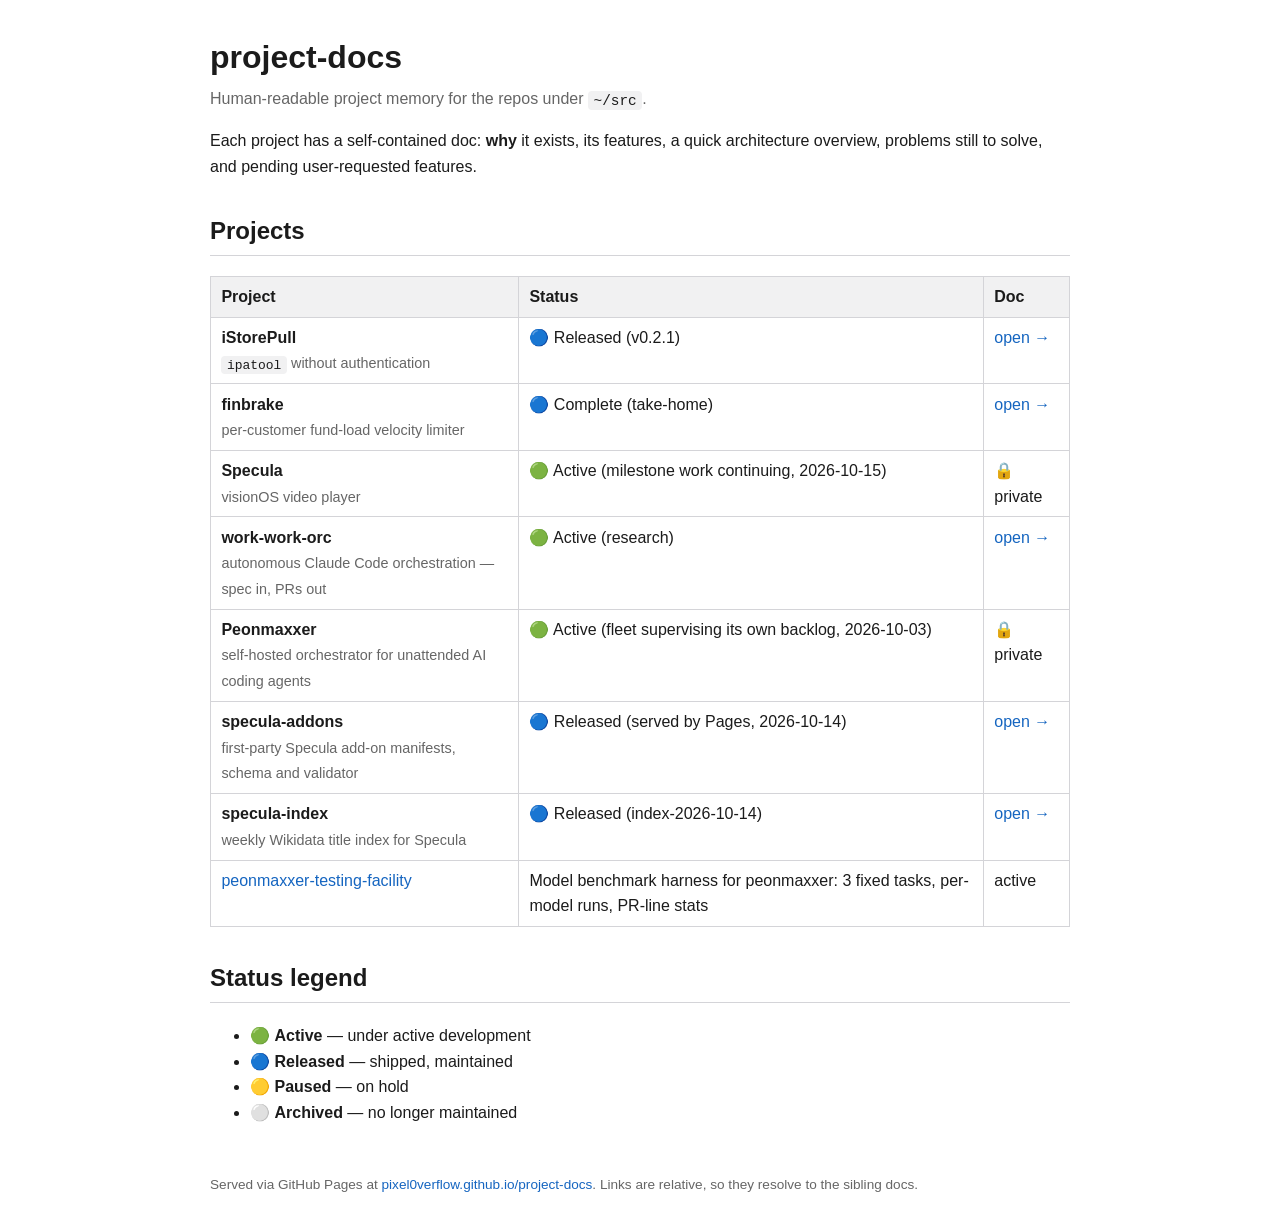
==== index.html @ 0f031cfe "docs: Specula status date" ====
<!DOCTYPE html>
<html lang="en">
<head>
<meta charset="utf-8">
<meta name="viewport" content="width=device-width, initial-scale=1">
<title>project-docs — dashboard</title>
<link rel="stylesheet" href="style.css">
</head>
<body>

<h1>project-docs</h1>
<p class="tagline">Human-readable project memory for the repos under <code>~/src</code>.</p>
<p>Each project has a self-contained doc: <strong>why</strong> it exists, its features, a quick
architecture overview, problems still to solve, and pending user-requested features.</p>

<h2>Projects</h2>
<table>
  <tr><th>Project</th><th>Status</th><th>Doc</th></tr>
  <tr>
    <td><strong>iStorePull</strong><br><span class="desc"><code>ipatool</code> without authentication</span></td>
    <td>🔵 Released (v0.2.1)</td>
    <td><a href="istorepull.html">open →</a></td>
  </tr>
  <tr>
    <td><strong>finbrake</strong><br><span class="desc">per-customer fund-load velocity limiter</span></td>
    <td>🔵 Complete (take-home)</td>
    <td><a href="finbrake.html">open →</a></td>
  </tr>
  <tr>
    <td><strong>Specula</strong><br><span class="desc">visionOS video player</span></td>
    <td>🟢 Active (milestone work continuing, 2026-10-15)</td>
    <td>🔒 private</td>
  </tr>
  <tr>
    <td><strong>work-work-orc</strong><br><span class="desc">autonomous Claude Code orchestration — spec in, PRs out</span></td>
    <td>🟢 Active (research)</td>
    <td><a href="work-work-orc.html">open →</a></td>
  </tr>
  <tr>
    <td><strong>Peonmaxxer</strong><br><span class="desc">self-hosted orchestrator for unattended AI coding agents</span></td>
    <td>🟢 Active (fleet supervising its own backlog, 2026-10-03)</td>
    <td>🔒 private</td>
  </tr>
  <tr>
    <td><strong>specula-addons</strong><br><span class="desc">first-party Specula add-on manifests, schema and validator</span></td>
    <td>🔵 Released (served by Pages, 2026-10-14)</td>
    <td><a href="specula-addons.html">open →</a></td>
  </tr>
  <tr>
    <td><strong>specula-index</strong><br><span class="desc">weekly Wikidata title index for Specula</span></td>
    <td>🔵 Released (index-2026-10-14)</td>
    <td><a href="specula-index.html">open →</a></td>
  </tr>
<tr><td><a href="peonmaxxer-testing-facility.html">peonmaxxer-testing-facility</a></td><td>Model benchmark harness for peonmaxxer: 3 fixed tasks, per-model runs, PR-line stats</td><td>active</td></tr>
</table>

<h2>Status legend</h2>
<ul>
  <li>🟢 <strong>Active</strong> — under active development</li>
  <li>🔵 <strong>Released</strong> — shipped, maintained</li>
  <li>🟡 <strong>Paused</strong> — on hold</li>
  <li>⚪ <strong>Archived</strong> — no longer maintained</li>
</ul>

<footer>Served via GitHub Pages at <a href="https://pixel0verflow.github.io/project-docs/">pixel0verflow.github.io/project-docs</a>. Links are relative, so they resolve to the sibling docs.</footer>

</body>
</html>
---- style.css ----
:root {
  color-scheme: light dark;
  --bg: #ffffff;
  --fg: #1b1b1b;
  --muted: #666666;
  --surface: #f1f1f2;
  --border: #d4d4d8;
  --link: #1565c0;
  --done: #2e7d32;
  --pending: #b26a00;
  --blocked: #c62828;
}

@media (prefers-color-scheme: dark) {
  :root {
    --bg: #1a1a1a;
    --fg: #e6e6e6;
    --muted: #9aa0a6;
    --surface: #2a2a2c;
    --border: #3a3a3d;
    --link: #6ab0ff;
    --done: #7bd88f;
    --pending: #e0a458;
    --blocked: #ef6b6b;
  }
}

body {
  font: 16px/1.6 -apple-system, BlinkMacSystemFont, "Segoe UI", Roboto, Helvetica, Arial, sans-serif;
  max-width: 860px;
  margin: 2rem auto;
  padding: 0 1.2rem;
  color: var(--fg);
  background: var(--bg);
}

h1 { font-size: 2rem; margin-bottom: 0; }
h2 { margin-top: 2rem; padding-bottom: .3rem; border-bottom: 1px solid var(--border); }

.tagline { color: var(--muted); margin-top: .2rem; }
.desc { color: var(--muted); font-size: .9em; }

code, pre {
  background: var(--surface);
  color: var(--fg);
  border-radius: 4px;
}
code { padding: .1rem .35rem; font-size: .9em; }
pre { padding: .8rem 1rem; overflow-x: auto; border: 1px solid var(--border); }

table { border-collapse: collapse; width: 100%; margin: .5rem 0; }
th, td { border: 1px solid var(--border); padding: .45rem .65rem; text-align: left; vertical-align: top; }
th { background: var(--surface); }

a { color: var(--link); text-decoration: none; }
a:hover { text-decoration: underline; }

ul { margin: .4rem 0; }

.status { font-weight: 600; }
.done { color: var(--done); }
.pending { color: var(--pending); }
.blocked { color: var(--blocked); }

footer { margin-top: 3rem; color: var(--muted); font-size: .85rem; }
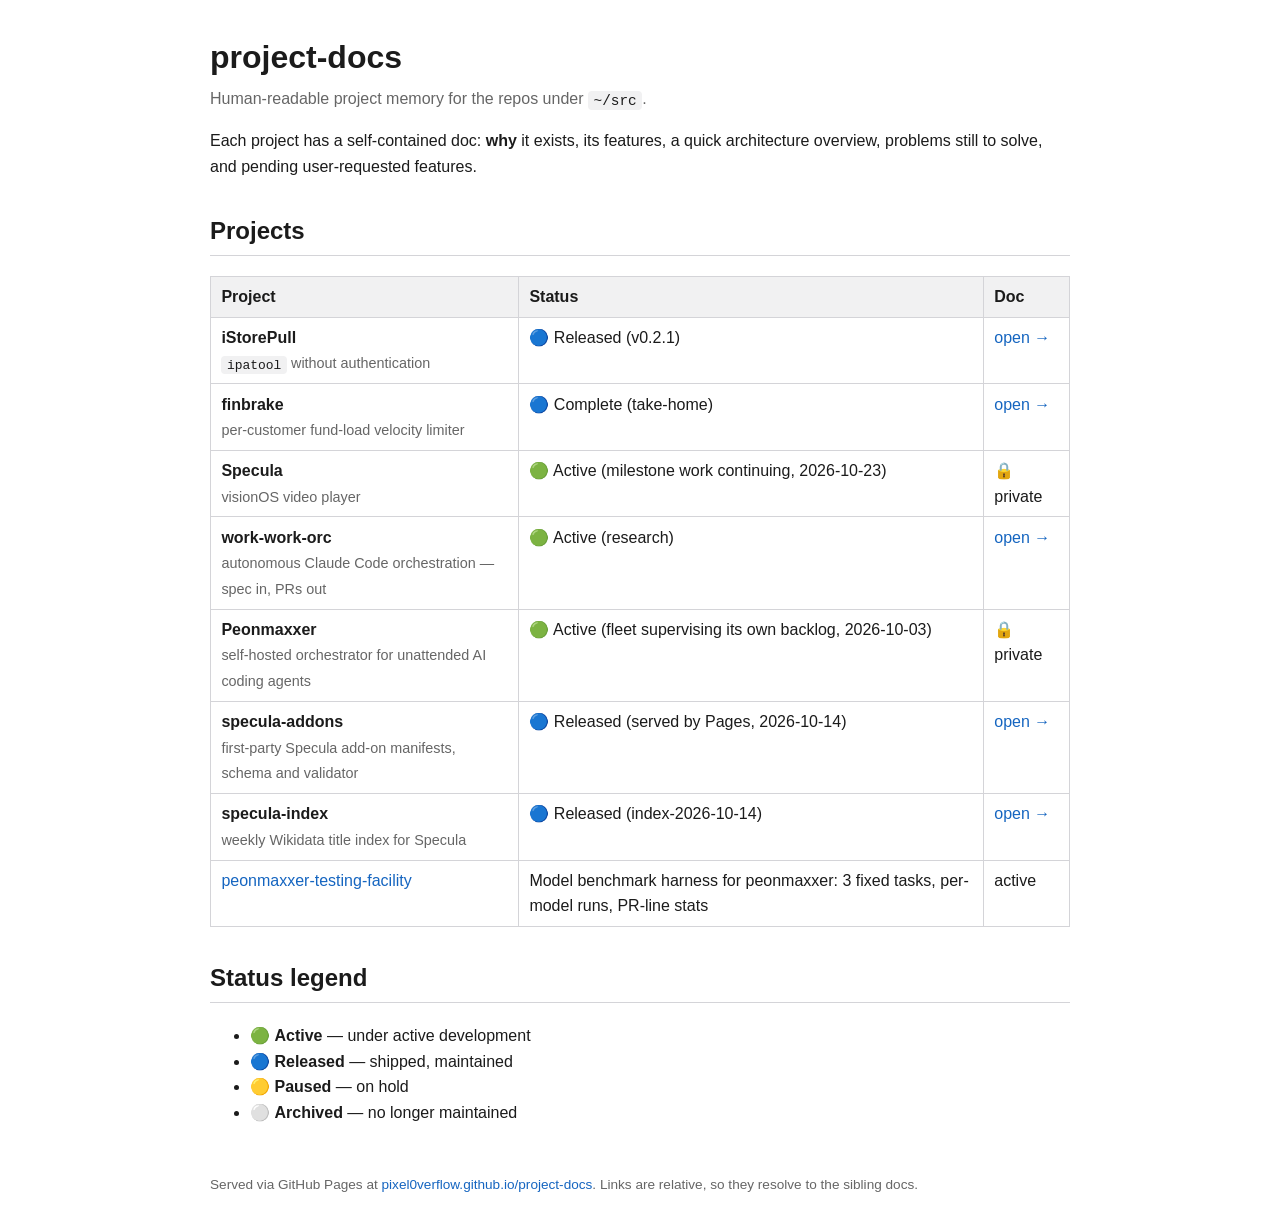
==== commit c6c8edfb: "docs: Specula status date" ====
--- a/index.html
+++ b/index.html
@@ -28,7 +28,7 @@
   </tr>
   <tr>
     <td><strong>Specula</strong><br><span class="desc">visionOS video player</span></td>
-    <td>🟢 Active (milestone work continuing, 2026-10-15)</td>
+    <td>🟢 Active (milestone work continuing, 2026-10-23)</td>
     <td>🔒 private</td>
   </tr>
   <tr>
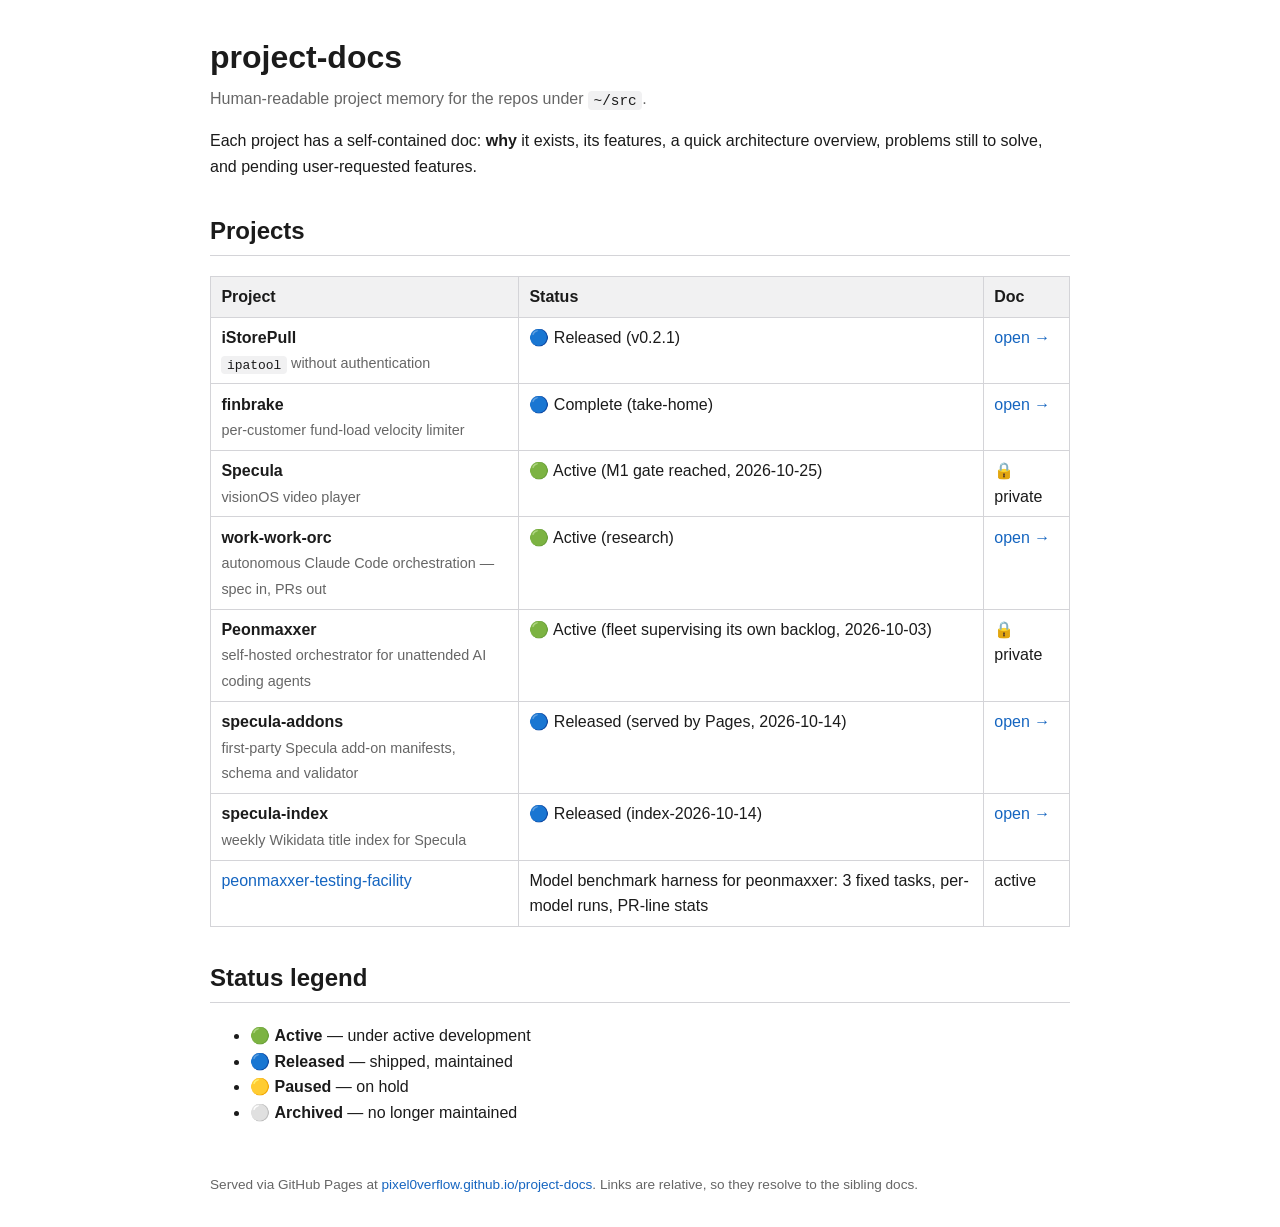
==== commit 7c267ff7: "docs: Specula at M1's gate" ====
--- a/index.html
+++ b/index.html
@@ -28,7 +28,7 @@
   </tr>
   <tr>
     <td><strong>Specula</strong><br><span class="desc">visionOS video player</span></td>
-    <td>🟢 Active (milestone work continuing, 2026-10-23)</td>
+    <td>🟢 Active (M1 gate reached, 2026-10-25)</td>
     <td>🔒 private</td>
   </tr>
   <tr>
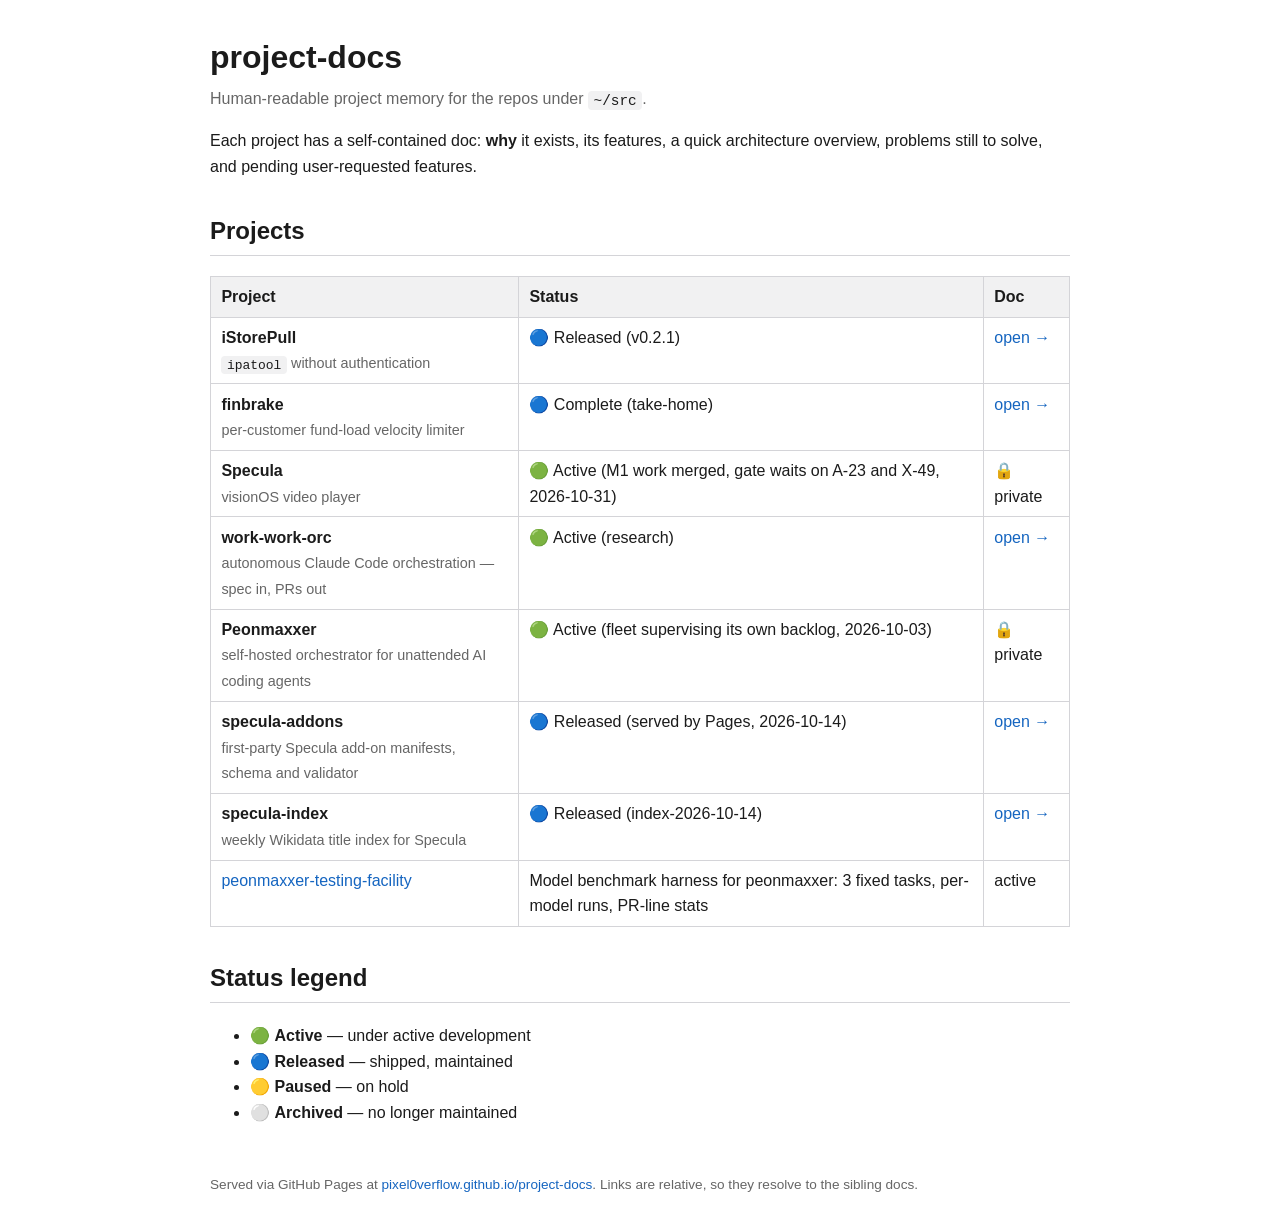
==== commit eca7af0d: "docs: Specula status, M1 gate waits on two tasks" ====
--- a/index.html
+++ b/index.html
@@ -28,7 +28,7 @@
   </tr>
   <tr>
     <td><strong>Specula</strong><br><span class="desc">visionOS video player</span></td>
-    <td>🟢 Active (M1 gate reached, 2026-10-25)</td>
+    <td>🟢 Active (M1 work merged, gate waits on A-23 and X-49, 2026-10-31)</td>
     <td>🔒 private</td>
   </tr>
   <tr>
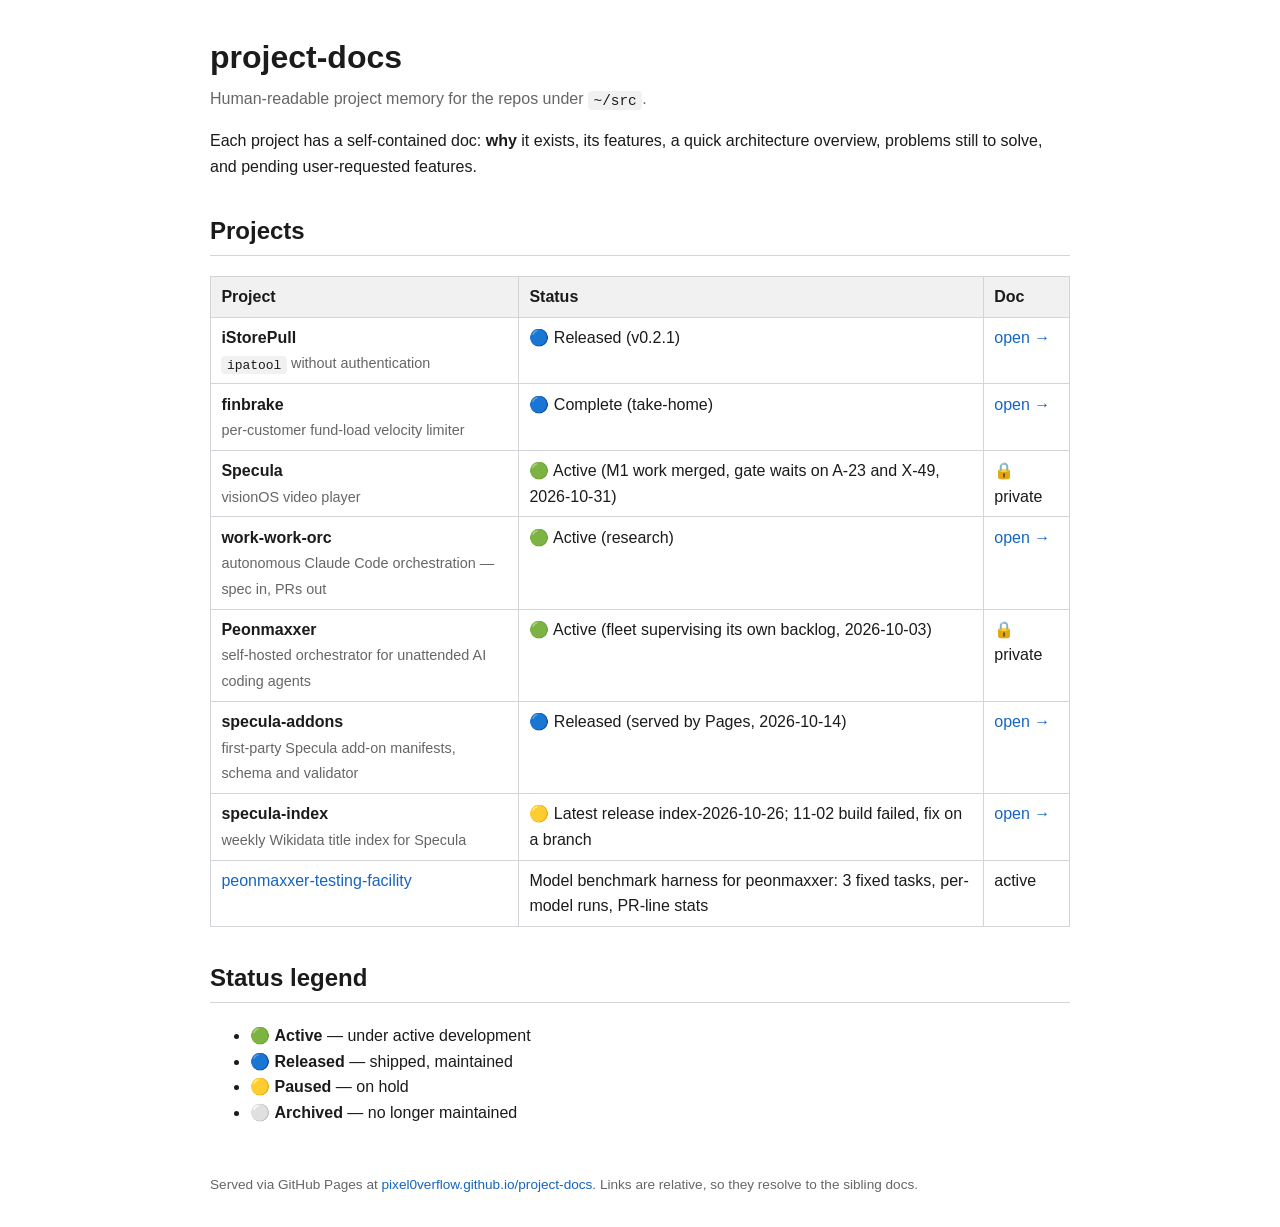
==== commit bb3edff2: "docs: record the specula-index QLever timeout findings" ====
--- a/index.html
+++ b/index.html
@@ -48,7 +48,7 @@
   </tr>
   <tr>
     <td><strong>specula-index</strong><br><span class="desc">weekly Wikidata title index for Specula</span></td>
-    <td>🔵 Released (index-2026-10-14)</td>
+    <td>🟡 Latest release index-2026-10-26; 11-02 build failed, fix on a branch</td>
     <td><a href="specula-index.html">open →</a></td>
   </tr>
 <tr><td><a href="peonmaxxer-testing-facility.html">peonmaxxer-testing-facility</a></td><td>Model benchmark harness for peonmaxxer: 3 fixed tasks, per-model runs, PR-line stats</td><td>active</td></tr>
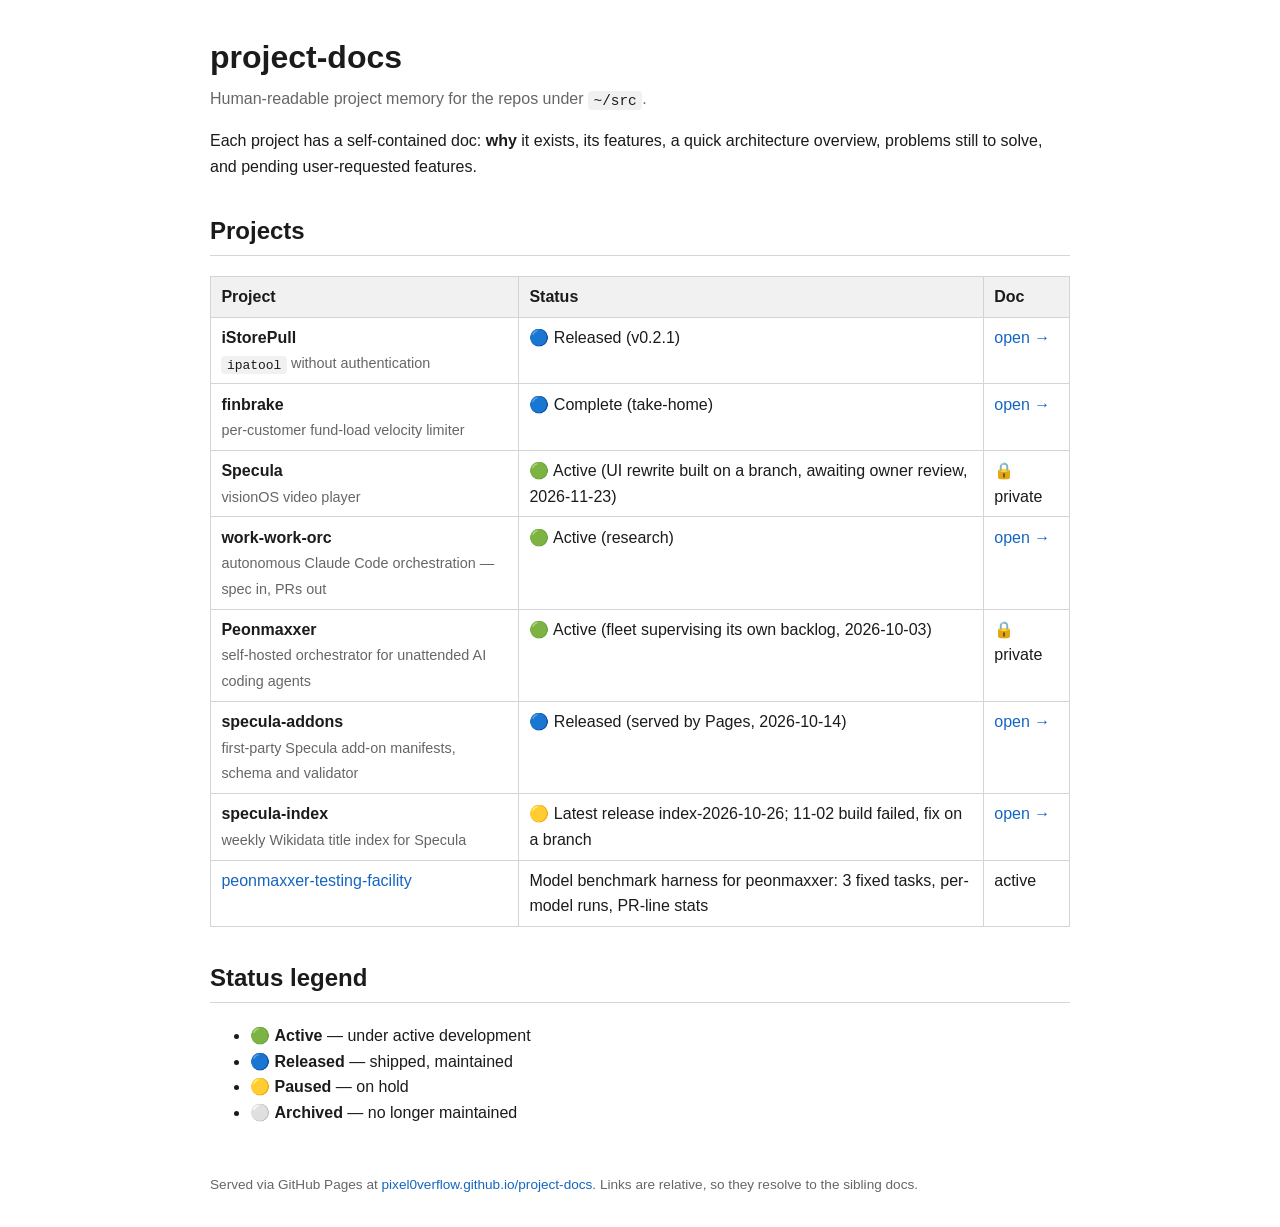
==== commit aea9fbe8: "docs: Specula status, UI rewrite awaiting owner review" ====
--- a/index.html
+++ b/index.html
@@ -28,7 +28,7 @@
   </tr>
   <tr>
     <td><strong>Specula</strong><br><span class="desc">visionOS video player</span></td>
-    <td>🟢 Active (M1 work merged, gate waits on A-23 and X-49, 2026-10-31)</td>
+    <td>🟢 Active (UI rewrite built on a branch, awaiting owner review, 2026-11-23)</td>
     <td>🔒 private</td>
   </tr>
   <tr>
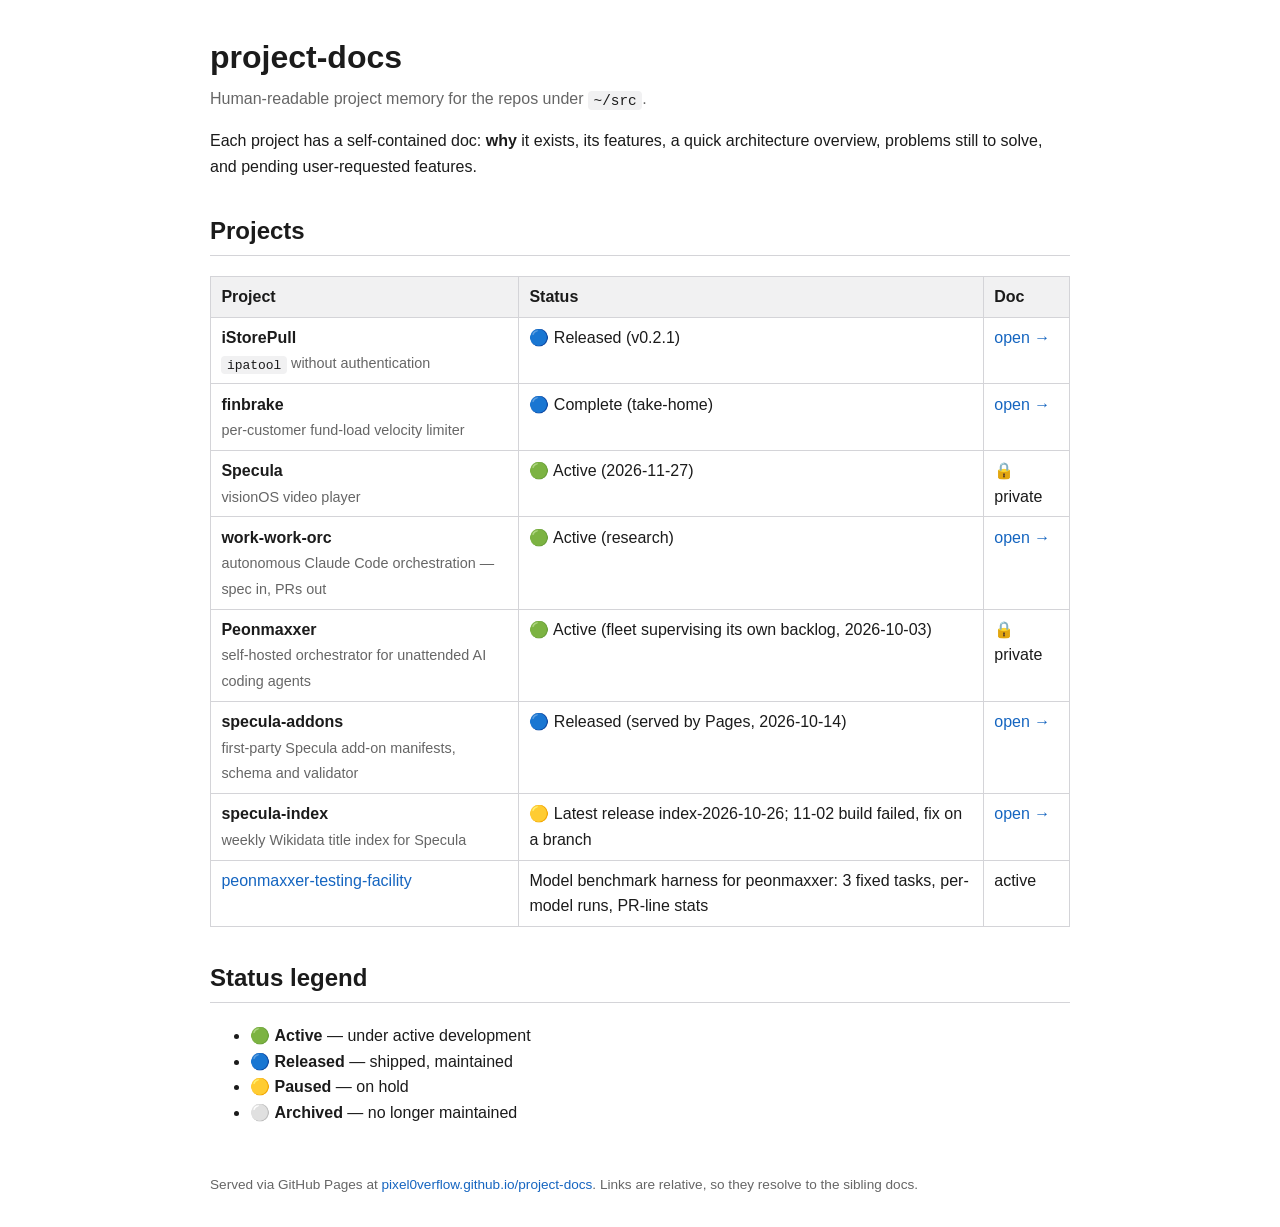
==== commit 1616effc: "docs: Specula status, active on 2026-11-27" ====
--- a/index.html
+++ b/index.html
@@ -28,7 +28,7 @@
   </tr>
   <tr>
     <td><strong>Specula</strong><br><span class="desc">visionOS video player</span></td>
-    <td>🟢 Active (UI rewrite built on a branch, awaiting owner review, 2026-11-23)</td>
+    <td>🟢 Active (2026-11-27)</td>
     <td>🔒 private</td>
   </tr>
   <tr>
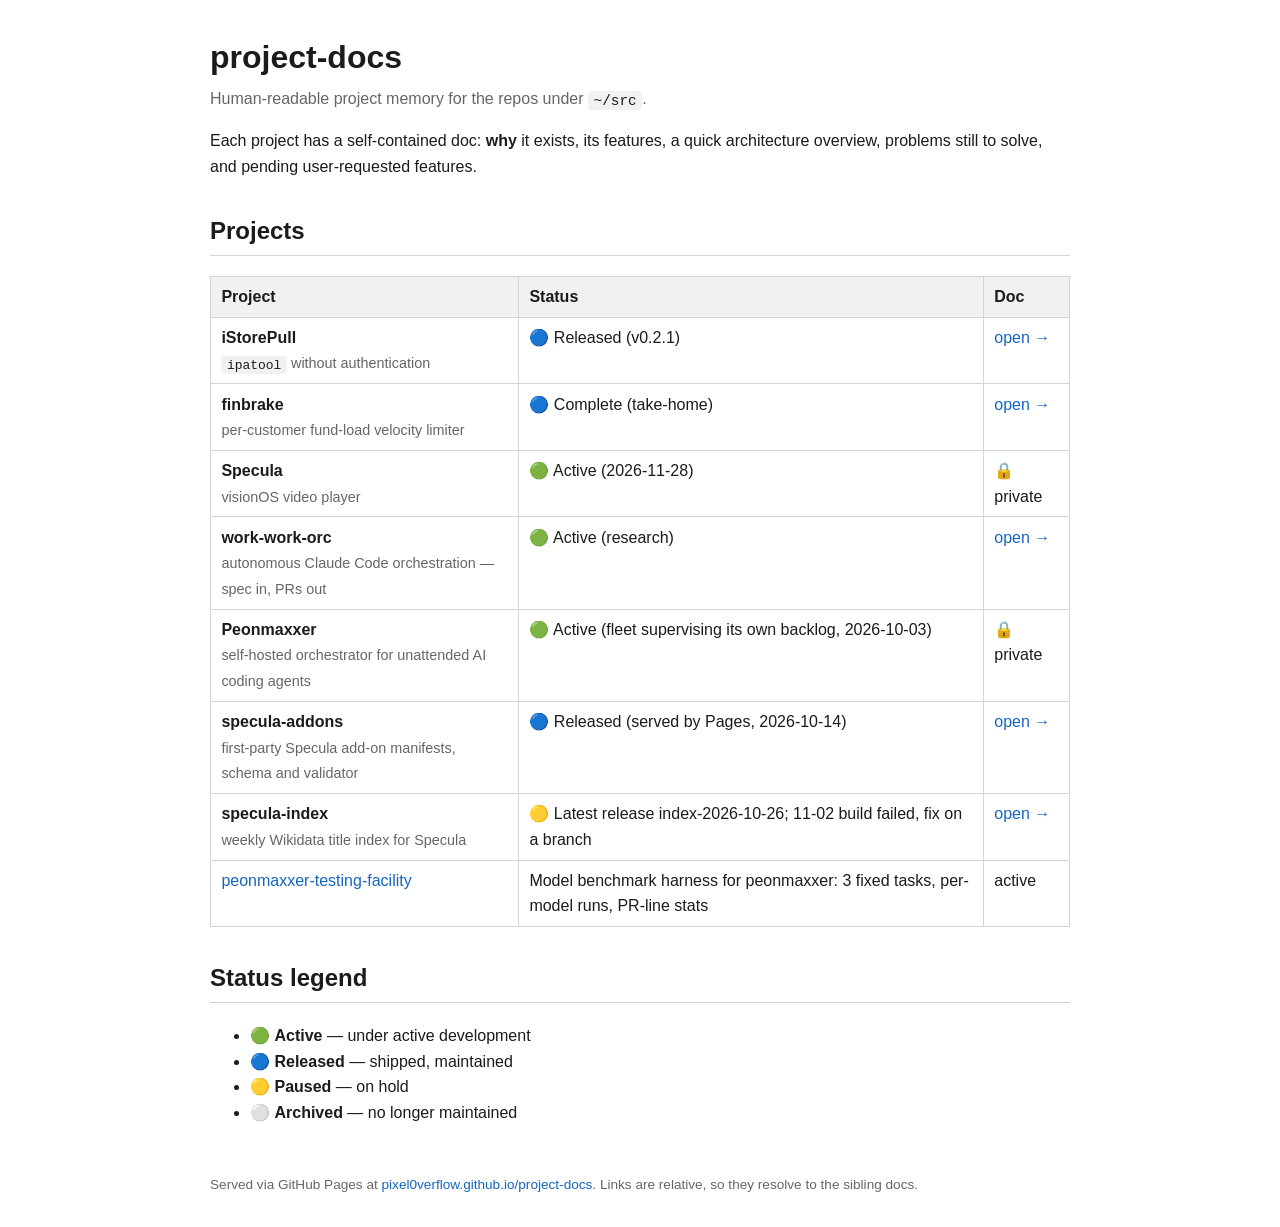
==== commit 30520e8b: "docs: Specula status dated 28 Nov 2026" ====
--- a/index.html
+++ b/index.html
@@ -28,7 +28,7 @@
   </tr>
   <tr>
     <td><strong>Specula</strong><br><span class="desc">visionOS video player</span></td>
-    <td>🟢 Active (2026-11-27)</td>
+    <td>🟢 Active (2026-11-28)</td>
     <td>🔒 private</td>
   </tr>
   <tr>
